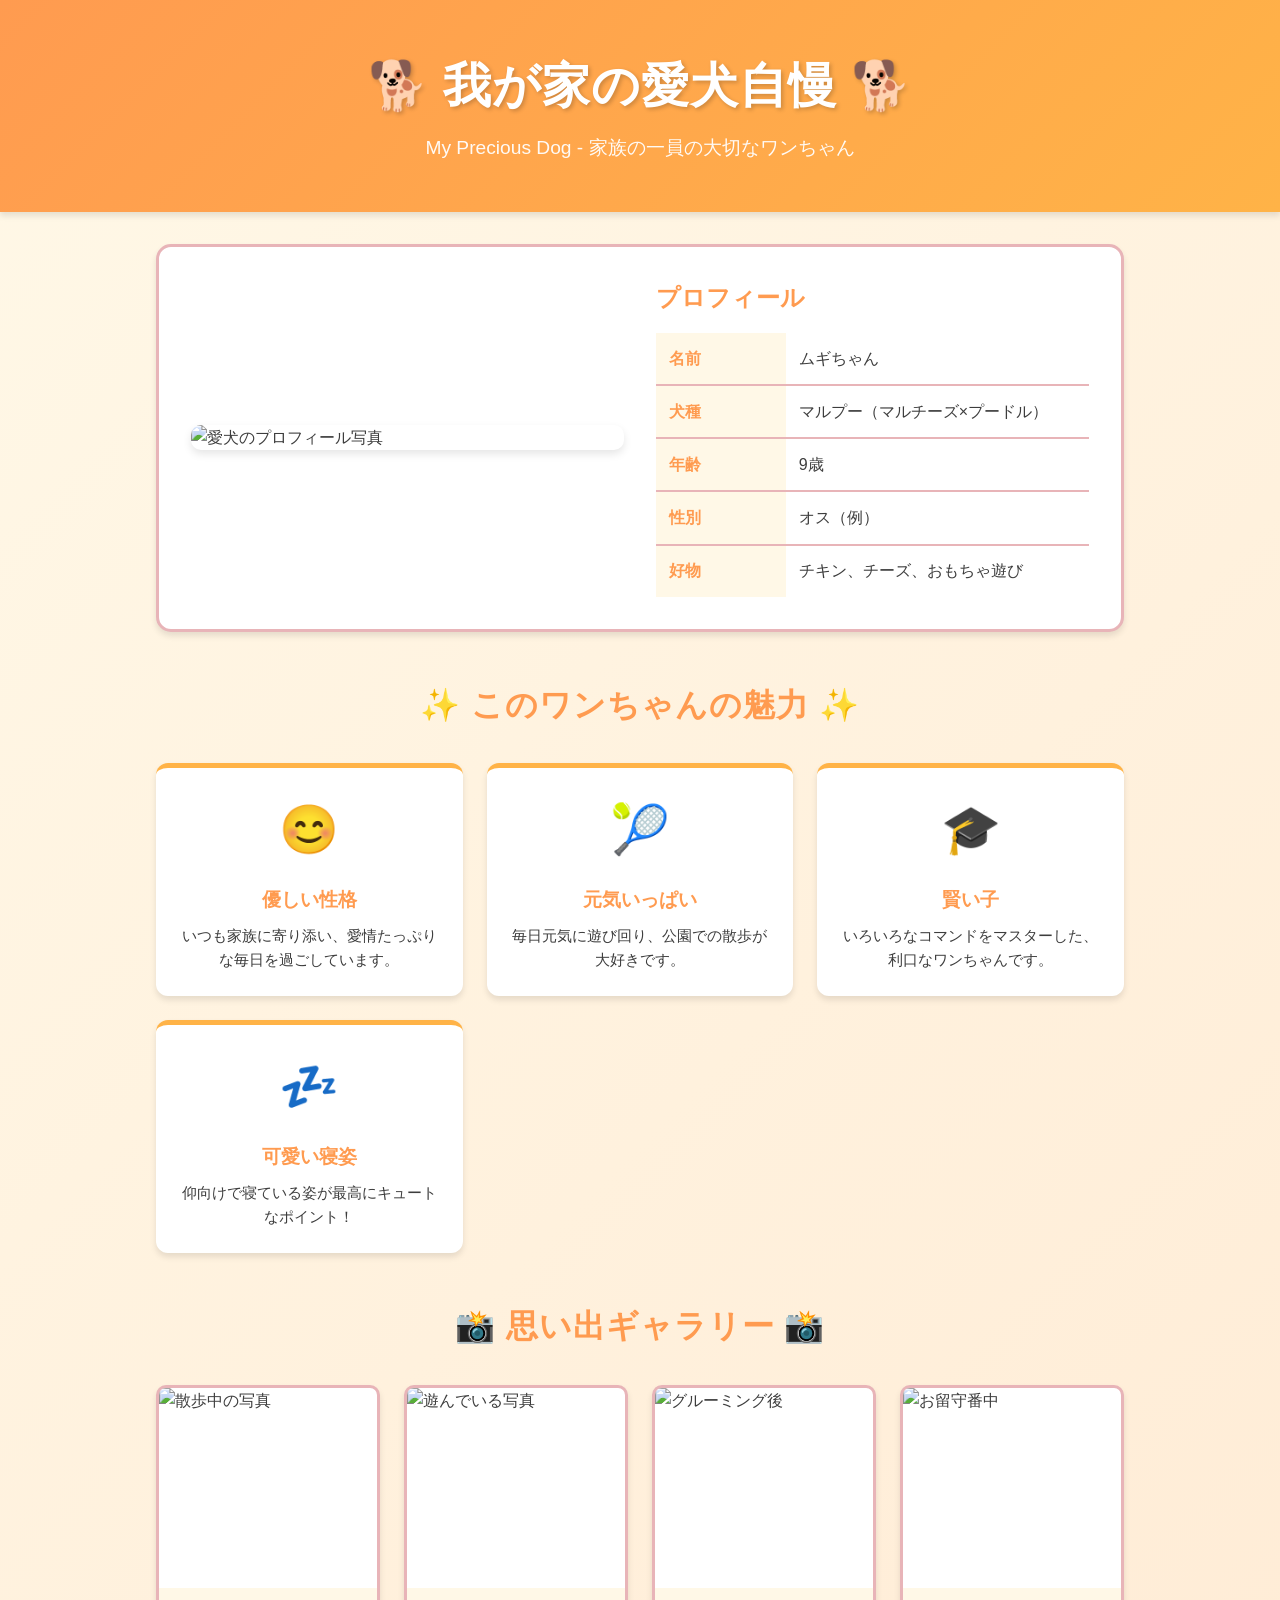
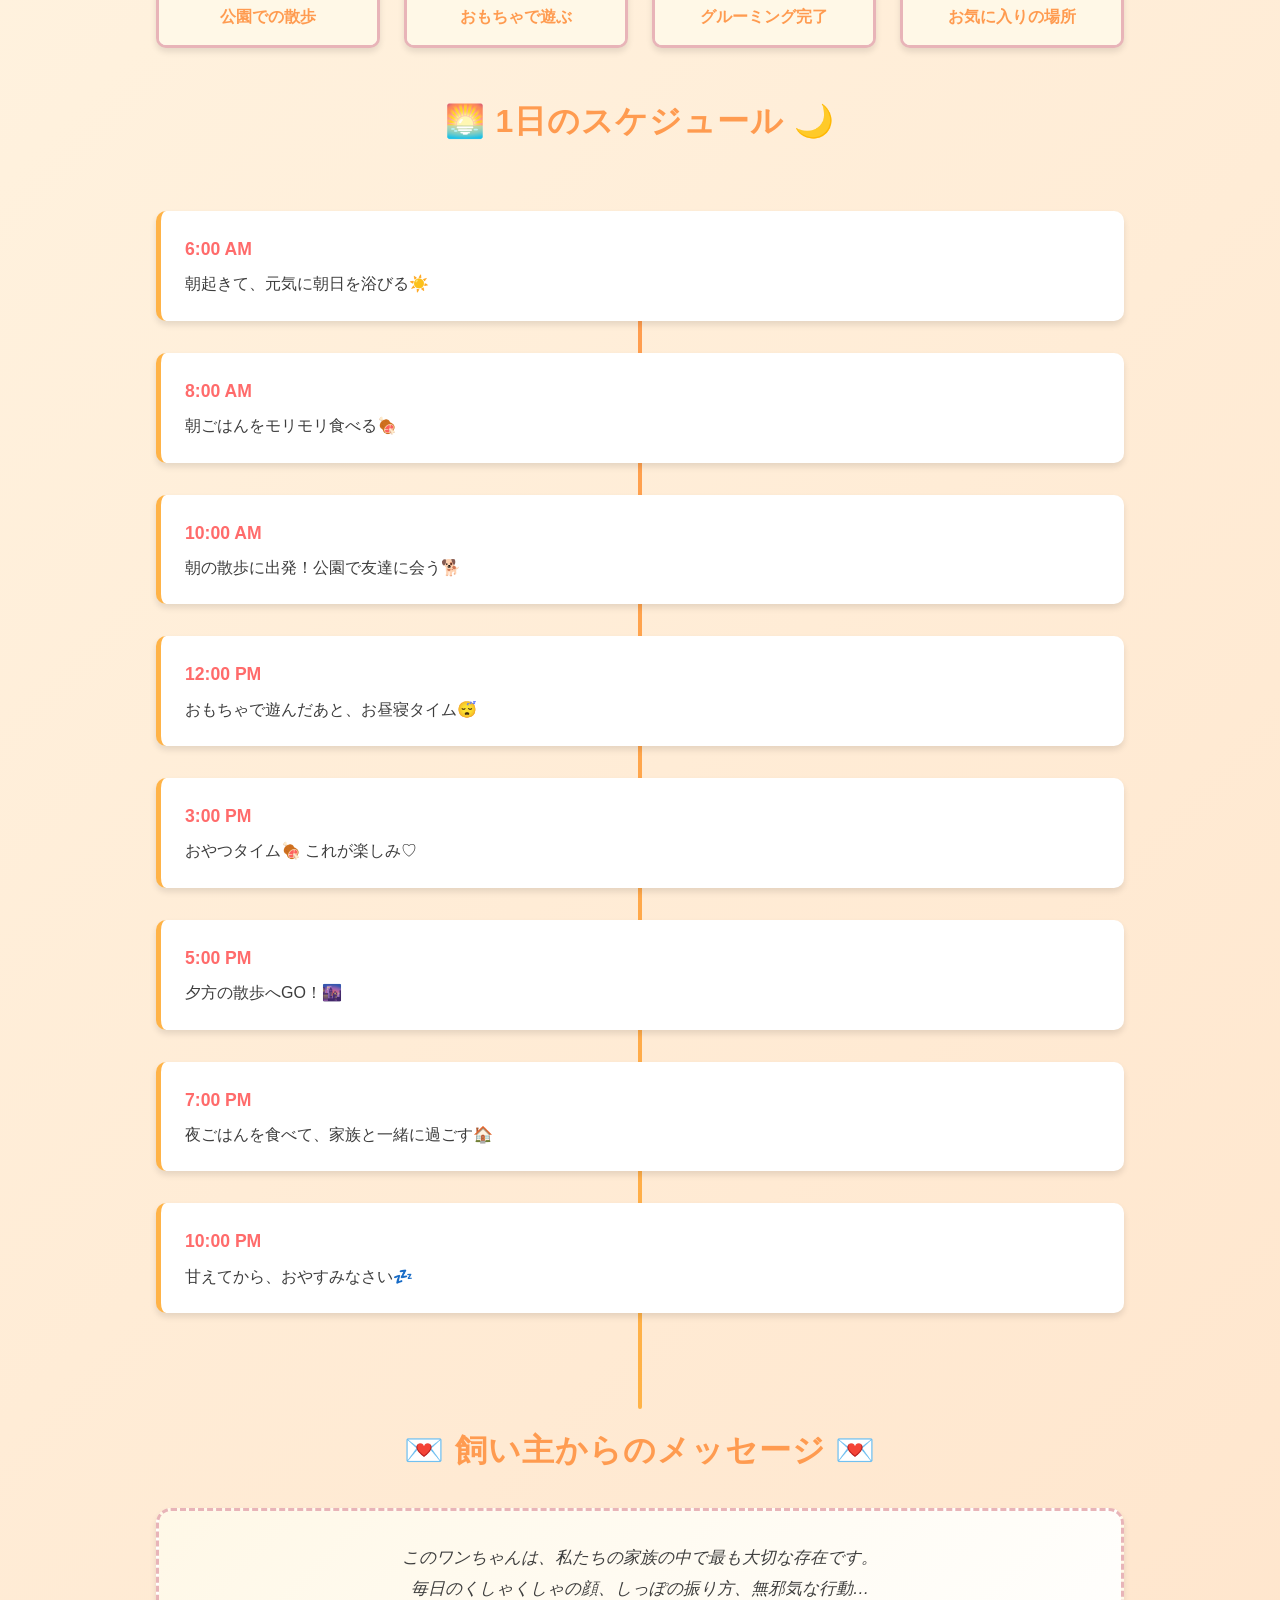
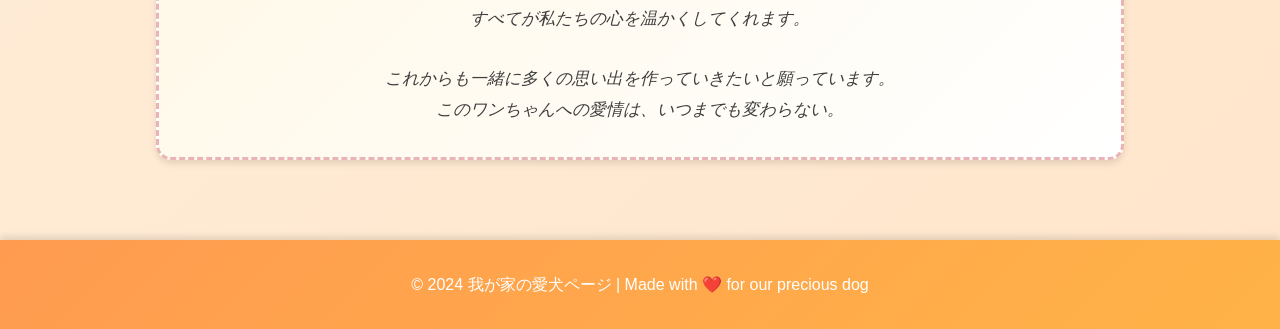
==== index.html @ b0b862a7 "001 Co-authored-by: Copilot <copilot@github.com>" ====
<!DOCTYPE html>
<html lang="ja">
<head>
    <meta charset="UTF-8">
    <meta name="viewport" content="width=device-width, initial-scale=1.0">
    <title>我が家の愛犬紹介 - My Precious Dog</title>
    <link rel="stylesheet" href="./assets/css/style.css">
</head>
<body>
    <header class="header">
        <div class="header-content">
            <h1 class="title">🐕 我が家の愛犬自慢 🐕</h1>
            <p class="subtitle">My Precious Dog - 家族の一員の大切なワンちゃん</p>
        </div>
    </header>

    <main class="container">
        <!-- プロフィールセクション -->
        <section class="profile-section">
            <div class="profile-card">
                <div class="profile-image-wrapper">
                    <img src="./assets/images/mugi.png" alt="愛犬のプロフィール写真" class="profile-image">
                </div>
                <div class="profile-info">
                    <h2>プロフィール</h2>
                    <table class="profile-table">
                        <tr>
                            <th>名前</th>
                            <td>ムギちゃん</td>
                        </tr>
                        <tr>
                            <th>犬種</th>
                            <td>マルプー（マルチーズ×プードル）</td>
                        </tr>
                        <tr>
                            <th>年齢</th>
                            <td>9歳</td>
                        </tr>
                        <tr>
                            <th>性別</th>
                            <td>オス（例）</td>
                        </tr>
                        <tr>
                            <th>好物</th>
                            <td>チキン、チーズ、おもちゃ遊び</td>
                        </tr>
                    </table>
                </div>
            </div>
        </section>

        <!-- 特徴セクション -->
        <section class="features-section">
            <h2 class="section-title">✨ このワンちゃんの魅力 ✨</h2>
            <div class="features-grid">
                <div class="feature-card">
                    <div class="feature-icon">😊</div>
                    <h3>優しい性格</h3>
                    <p>いつも家族に寄り添い、愛情たっぷりな毎日を過ごしています。</p>
                </div>
                <div class="feature-card">
                    <div class="feature-icon">🎾</div>
                    <h3>元気いっぱい</h3>
                    <p>毎日元気に遊び回り、公園での散歩が大好きです。</p>
                </div>
                <div class="feature-card">
                    <div class="feature-icon">🎓</div>
                    <h3>賢い子</h3>
                    <p>いろいろなコマンドをマスターした、利口なワンちゃんです。</p>
                </div>
                <div class="feature-card">
                    <div class="feature-icon">💤</div>
                    <h3>可愛い寝姿</h3>
                    <p>仰向けで寝ている姿が最高にキュートなポイント！</p>
                </div>
            </div>
        </section>

        <!-- 思い出ギャラリー -->
        <section class="gallery-section">
            <h2 class="section-title">📸 思い出ギャラリー 📸</h2>
            <div class="gallery-grid">
                <div class="gallery-item">
                    <img src="./assets/images/mugi.png" alt="散歩中の写真">
                    <p>公園での散歩</p>
                </div>
                <div class="gallery-item">
                    <img src="./assets/images/mugi.png" alt="遊んでいる写真">
                    <p>おもちゃで遊ぶ</p>
                </div>
                <div class="gallery-item">
                    <img src="./assets/images/mugi.png" alt="グルーミング後">
                    <p>グルーミング完了</p>
                </div>
                <div class="gallery-item">
                    <img src="./assets/images/mugi.png" alt="お留守番中">
                    <p>お気に入りの場所</p>
                </div>
            </div>
        </section>

        <!-- 日常セクション -->
        <section class="daily-section">
            <h2 class="section-title">🌅 1日のスケジュール 🌙</h2>
            <div class="timeline">
                <div class="timeline-item">
                    <div class="timeline-time">6:00 AM</div>
                    <p>朝起きて、元気に朝日を浴びる☀️</p>
                </div>
                <div class="timeline-item">
                    <div class="timeline-time">8:00 AM</div>
                    <p>朝ごはんをモリモリ食べる🍖</p>
                </div>
                <div class="timeline-item">
                    <div class="timeline-time">10:00 AM</div>
                    <p>朝の散歩に出発！公園で友達に会う🐕</p>
                </div>
                <div class="timeline-item">
                    <div class="timeline-time">12:00 PM</div>
                    <p>おもちゃで遊んだあと、お昼寝タイム😴</p>
                </div>
                <div class="timeline-item">
                    <div class="timeline-time">3:00 PM</div>
                    <p>おやつタイム🍖 これが楽しみ♡</p>
                </div>
                <div class="timeline-item">
                    <div class="timeline-time">5:00 PM</div>
                    <p>夕方の散歩へGO！🌆</p>
                </div>
                <div class="timeline-item">
                    <div class="timeline-time">7:00 PM</div>
                    <p>夜ごはんを食べて、家族と一緒に過ごす🏠</p>
                </div>
                <div class="timeline-item">
                    <div class="timeline-time">10:00 PM</div>
                    <p>甘えてから、おやすみなさい💤</p>
                </div>
            </div>
        </section>

        <!-- メッセージセクション -->
        <section class="message-section">
            <h2 class="section-title">💌 飼い主からのメッセージ 💌</h2>
            <div class="message-box">
                <p>
                    このワンちゃんは、私たちの家族の中で最も大切な存在です。<br>
                    毎日のくしゃくしゃの顔、しっぽの振り方、無邪気な行動…<br>
                    すべてが私たちの心を温かくしてくれます。<br>
                    <br>
                    これからも一緒に多くの思い出を作っていきたいと願っています。<br>
                    このワンちゃんへの愛情は、いつまでも変わらない。
                </p>
            </div>
        </section>
    </main>

    <footer class="footer">
        <p>&copy; 2024 我が家の愛犬ページ | Made with ❤️ for our precious dog</p>
    </footer>
</body>
</html>
---- assets/css/style.css ----
/* ========================================
   グローバルスタイル
   ======================================== */

* {
    margin: 0;
    padding: 0;
    box-sizing: border-box;
}

:root {
    --primary-color: #FF9B50;
    --secondary-color: #FFB347;
    --accent-color: #FF6B6B;
    --light-color: #FFF8E7;
    --dark-color: #3D3D3D;
    --border-color: #E8B4B8;
    --shadow: 0 4px 6px rgba(0, 0, 0, 0.1);
    --shadow-hover: 0 8px 12px rgba(0, 0, 0, 0.15);
}

html {
    font-family: 'Segoe UI', 'Hiragino Sans', 'Meiryo', sans-serif;
    scroll-behavior: smooth;
    font-size: 16px;
}

body {
    background: linear-gradient(135deg, #FFF8E7 0%, #FFE5CC 100%);
    color: var(--dark-color);
    line-height: 1.6;
    min-height: 100vh;
    display: flex;
    flex-direction: column;
}

/* ========================================
   ヘッダー
   ======================================== */

.header {
    background: linear-gradient(135deg, var(--primary-color) 0%, var(--secondary-color) 100%);
    color: white;
    padding: 3rem 1rem;
    text-align: center;
    box-shadow: var(--shadow);
    animation: slideDown 0.6s ease-out;
}

@keyframes slideDown {
    from {
        opacity: 0;
        transform: translateY(-30px);
    }
    to {
        opacity: 1;
        transform: translateY(0);
    }
}

.header-content {
    max-width: 800px;
    margin: 0 auto;
}

.title {
    font-size: 3rem;
    font-weight: bold;
    margin-bottom: 0.5rem;
    text-shadow: 2px 2px 4px rgba(0, 0, 0, 0.2);
    letter-spacing: 1px;
}

.subtitle {
    font-size: 1.2rem;
    opacity: 0.95;
    font-weight: 300;
}

/* ========================================
   メインコンテナ
   ======================================== */

.container {
    flex: 1;
    max-width: 1000px;
    margin: 0 auto;
    padding: 2rem 1rem;
    width: 100%;
}

/* ========================================
   セクション共通
   ======================================== */

.section-title {
    font-size: 2rem;
    color: var(--primary-color);
    margin-bottom: 2rem;
    text-align: center;
    font-weight: bold;
    letter-spacing: 1px;
}

/* ========================================
   プロフィールセクション
   ======================================== */

.profile-section {
    margin-bottom: 3rem;
    animation: fadeInUp 0.8s ease-out 0.2s both;
}

@keyframes fadeInUp {
    from {
        opacity: 0;
        transform: translateY(30px);
    }
    to {
        opacity: 1;
        transform: translateY(0);
    }
}

.profile-card {
    background: white;
    border-radius: 15px;
    padding: 2rem;
    box-shadow: var(--shadow);
    display: grid;
    grid-template-columns: 1fr 1fr;
    gap: 2rem;
    align-items: center;
    border: 3px solid var(--border-color);
    transition: transform 0.3s ease, box-shadow 0.3s ease;
}

.profile-card:hover {
    transform: translateY(-5px);
    box-shadow: var(--shadow-hover);
}

.profile-image-wrapper {
    overflow: hidden;
    border-radius: 10px;
    box-shadow: 0 4px 8px rgba(0, 0, 0, 0.1);
}

.profile-image {
    width: 100%;
    height: auto;
    display: block;
    transition: transform 0.3s ease;
}

.profile-image-wrapper:hover .profile-image {
    transform: scale(1.05);
}

.profile-info h2 {
    color: var(--primary-color);
    margin-bottom: 1rem;
    font-size: 1.5rem;
}

.profile-table {
    width: 100%;
    border-collapse: collapse;
}

.profile-table tr {
    border-bottom: 2px solid var(--border-color);
}

.profile-table tr:last-child {
    border-bottom: none;
}

.profile-table th,
.profile-table td {
    padding: 0.8rem;
    text-align: left;
}

.profile-table th {
    background-color: var(--light-color);
    font-weight: bold;
    color: var(--primary-color);
    width: 30%;
}

.profile-table td {
    color: var(--dark-color);
}

/* ========================================
   特徴セクション
   ======================================== */

.features-section {
    margin-bottom: 3rem;
    animation: fadeInUp 0.8s ease-out 0.4s both;
}

.features-grid {
    display: grid;
    grid-template-columns: repeat(auto-fit, minmax(250px, 1fr));
    gap: 1.5rem;
}

.feature-card {
    background: white;
    border-radius: 12px;
    padding: 1.5rem;
    box-shadow: var(--shadow);
    text-align: center;
    transition: all 0.3s ease;
    border-top: 5px solid var(--secondary-color);
}

.feature-card:hover {
    transform: translateY(-8px);
    box-shadow: var(--shadow-hover);
    border-top-color: var(--accent-color);
}

.feature-icon {
    font-size: 3rem;
    margin-bottom: 1rem;
    display: inline-block;
    animation: bounce 2s infinite;
}

@keyframes bounce {
    0%, 100% {
        transform: translateY(0);
    }
    50% {
        transform: translateY(-10px);
    }
}

.feature-card h3 {
    color: var(--primary-color);
    margin-bottom: 0.5rem;
    font-size: 1.2rem;
}

.feature-card p {
    color: var(--dark-color);
    font-size: 0.95rem;
}

/* ========================================
   ギャラリーセクション
   ======================================== */

.gallery-section {
    margin-bottom: 3rem;
    animation: fadeInUp 0.8s ease-out 0.6s both;
}

.gallery-grid {
    display: grid;
    grid-template-columns: repeat(auto-fit, minmax(220px, 1fr));
    gap: 1.5rem;
}

.gallery-item {
    background: white;
    border-radius: 10px;
    overflow: hidden;
    box-shadow: var(--shadow);
    transition: all 0.3s ease;
    border: 3px solid var(--border-color);
    cursor: pointer;
}

.gallery-item:hover {
    transform: scale(1.05) rotate(-2deg);
    box-shadow: var(--shadow-hover);
}

.gallery-item img {
    width: 100%;
    height: 200px;
    object-fit: cover;
    display: block;
    transition: transform 0.3s ease;
}

.gallery-item:hover img {
    transform: scale(1.1);
}

.gallery-item p {
    padding: 1rem;
    text-align: center;
    color: var(--primary-color);
    font-weight: bold;
    background-color: var(--light-color);
}

/* ========================================
   タイムラインセクション
   ======================================== */

.daily-section {
    margin-bottom: 3rem;
    animation: fadeInUp 0.8s ease-out 0.8s both;
}

.timeline {
    position: relative;
    padding: 2rem 0;
}

.timeline::before {
    content: '';
    position: absolute;
    left: 50%;
    transform: translateX(-50%);
    width: 4px;
    height: 100%;
    background: linear-gradient(180deg, var(--primary-color), var(--secondary-color));
    border-radius: 2px;
}

.timeline-item {
    margin-bottom: 2rem;
    position: relative;
    background: white;
    padding: 1.5rem;
    border-radius: 10px;
    box-shadow: var(--shadow);
    border-left: 5px solid var(--secondary-color);
    transition: all 0.3s ease;
}

.timeline-item:nth-child(odd) {
    margin-left: 0;
}

.timeline-item:nth-child(even) {
    margin-left: 0;
}

.timeline-item:hover {
    transform: translateX(5px);
    box-shadow: var(--shadow-hover);
    border-left-color: var(--accent-color);
}

.timeline-time {
    font-weight: bold;
    color: var(--accent-color);
    font-size: 1.1rem;
    margin-bottom: 0.5rem;
}

.timeline-item p {
    color: var(--dark-color);
}

/* ========================================
   メッセージセクション
   ======================================== */

.message-section {
    margin-bottom: 3rem;
    animation: fadeInUp 0.8s ease-out 1s both;
}

.message-box {
    background: linear-gradient(135deg, var(--light-color), white);
    border-radius: 15px;
    padding: 2rem;
    box-shadow: var(--shadow);
    border: 3px dashed var(--border-color);
    text-align: center;
    font-size: 1.05rem;
    line-height: 1.8;
    color: var(--dark-color);
}

.message-box p {
    font-style: italic;
}

/* ========================================
   フッター
   ======================================== */

.footer {
    background: linear-gradient(135deg, var(--primary-color) 0%, var(--secondary-color) 100%);
    color: white;
    text-align: center;
    padding: 2rem 1rem;
    margin-top: auto;
    box-shadow: 0 -4px 6px rgba(0, 0, 0, 0.1);
}

.footer p {
    margin: 0;
    font-weight: 300;
}

/* ========================================
   レスポンシブデザイン
   ======================================== */

@media (max-width: 768px) {
    .title {
        font-size: 2rem;
    }

    .subtitle {
        font-size: 1rem;
    }

    .profile-card {
        grid-template-columns: 1fr;
        gap: 1rem;
    }

    .timeline::before {
        left: 20px;
    }

    .timeline-item {
        margin-left: 50px;
    }

    .section-title {
        font-size: 1.5rem;
    }

    .container {
        padding: 1rem;
    }
}

@media (max-width: 480px) {
    .title {
        font-size: 1.5rem;
    }

    .subtitle {
        font-size: 0.9rem;
    }

    .features-grid,
    .gallery-grid {
        grid-template-columns: 1fr;
    }

    .feature-icon {
        font-size: 2.5rem;
    }

    .profile-table th,
    .profile-table td {
        padding: 0.5rem;
        font-size: 0.9rem;
    }

    .timeline-item {
        margin-left: 40px;
    }

    .timeline-time {
        font-size: 0.95rem;
    }

    .message-box {
        padding: 1rem;
        font-size: 0.95rem;
    }
}
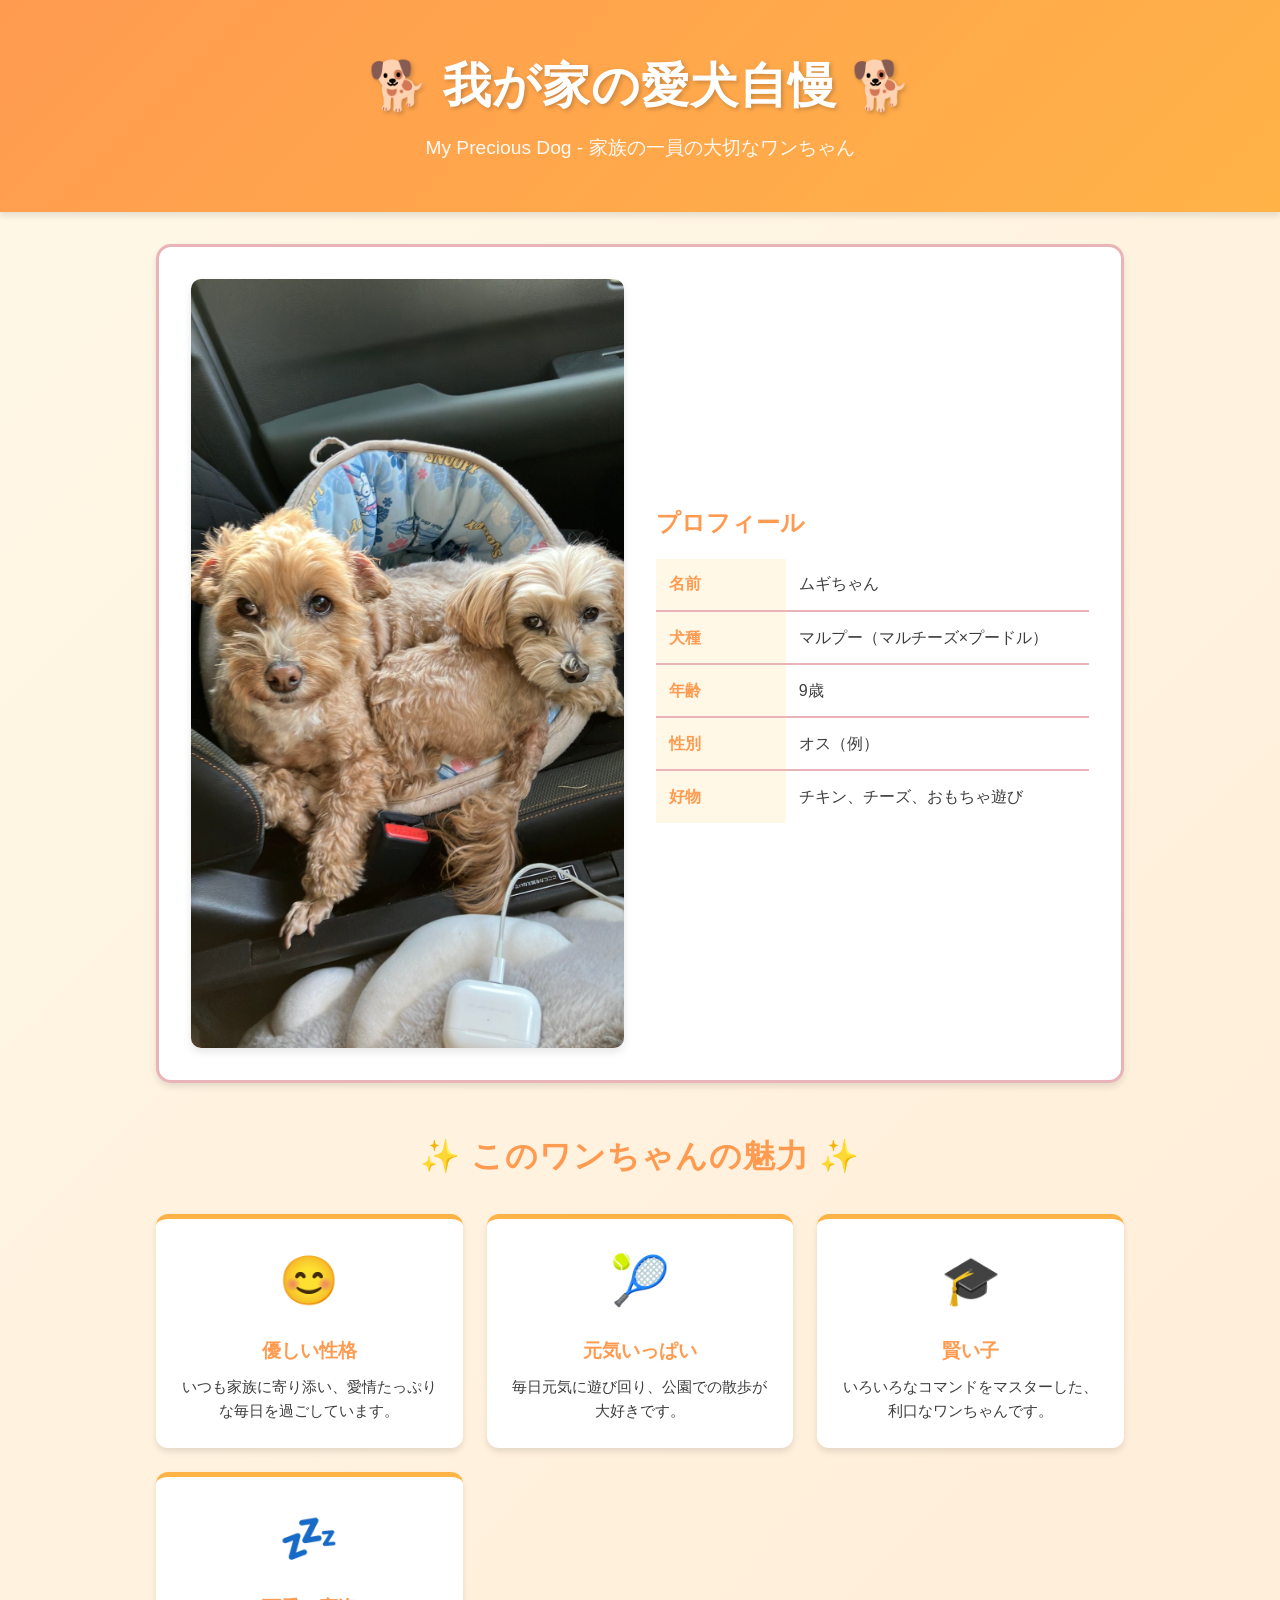
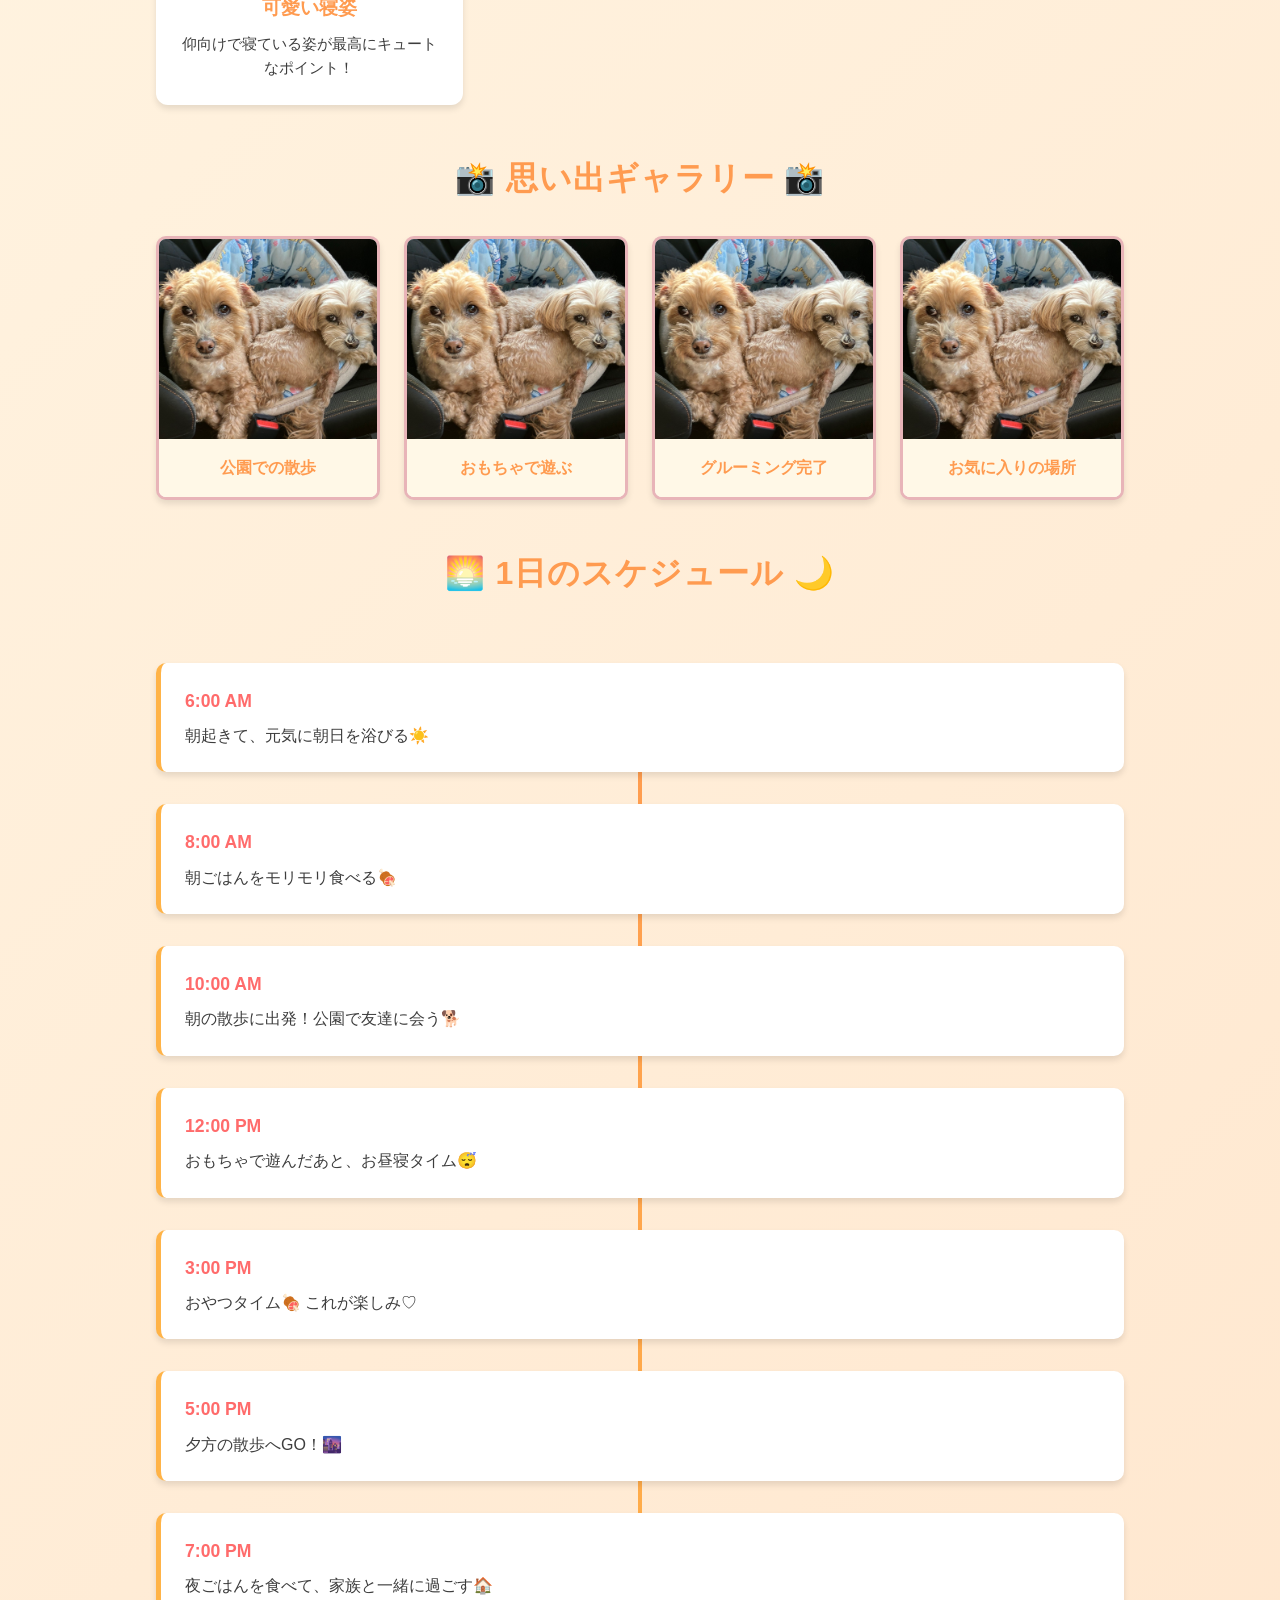
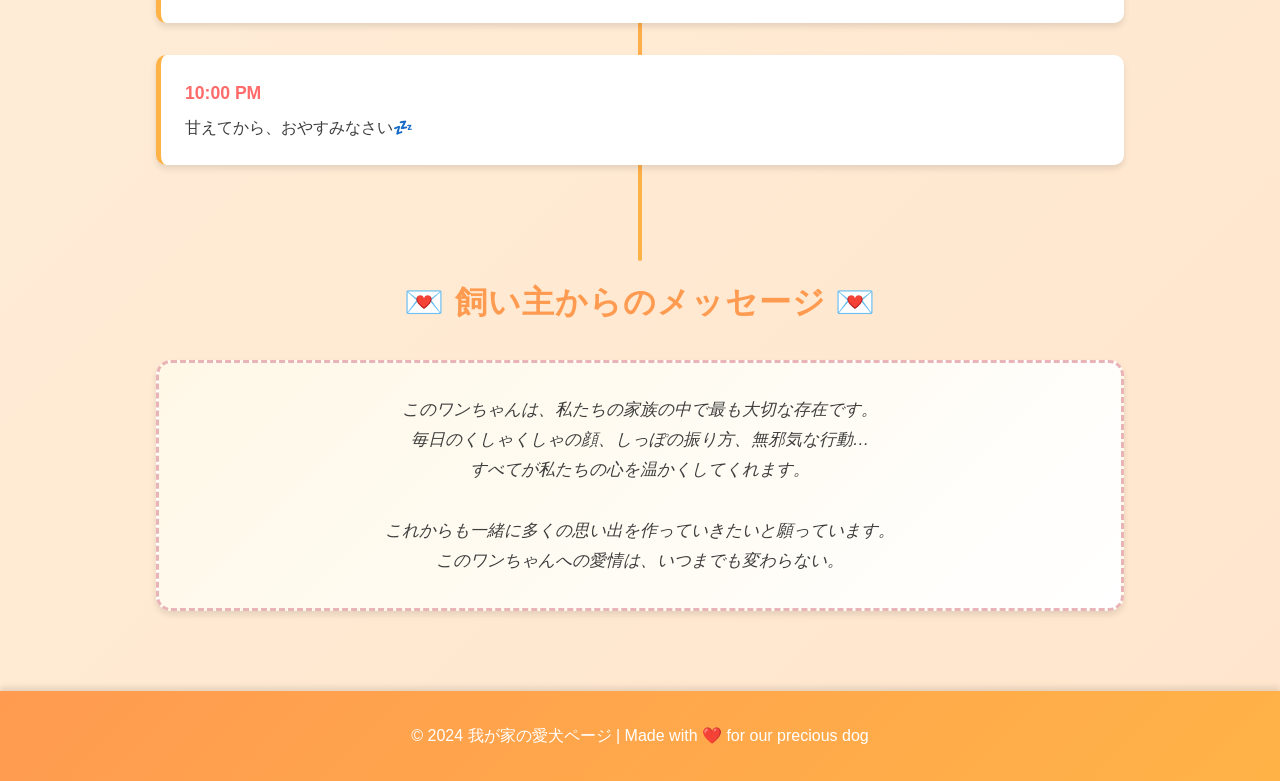
==== commit 268a29be: "ムギちゃんの写真を追加" ====
--- a/index.html
+++ b/index.html
@@ -19,7 +19,7 @@
         <section class="profile-section">
             <div class="profile-card">
                 <div class="profile-image-wrapper">
-                    <img src="./assets/images/mugi.png" alt="愛犬のプロフィール写真" class="profile-image">
+                    <img src="./assets/images/ムギマメ_3163.JPG" alt="愛犬のプロフィール写真" class="profile-image">
                 </div>
                 <div class="profile-info">
                     <h2>プロフィール</h2>
@@ -81,19 +81,19 @@
             <h2 class="section-title">📸 思い出ギャラリー 📸</h2>
             <div class="gallery-grid">
                 <div class="gallery-item">
-                    <img src="./assets/images/mugi.png" alt="散歩中の写真">
+                    <img src="./assets/images/ムギマメ_3163.JPG" alt="散歩中の写真">
                     <p>公園での散歩</p>
                 </div>
                 <div class="gallery-item">
-                    <img src="./assets/images/mugi.png" alt="遊んでいる写真">
+                    <img src="./assets/images/ムギマメ_3163.JPG" alt="遊んでいる写真">
                     <p>おもちゃで遊ぶ</p>
                 </div>
                 <div class="gallery-item">
-                    <img src="./assets/images/mugi.png" alt="グルーミング後">
+                    <img src="./assets/images/ムギマメ_3163.JPG" alt="グルーミング後">
                     <p>グルーミング完了</p>
                 </div>
                 <div class="gallery-item">
-                    <img src="./assets/images/mugi.png" alt="お留守番中">
+                    <img src="./assets/images/ムギマメ_3163.JPG" alt="お留守番中">
                     <p>お気に入りの場所</p>
                 </div>
             </div>
